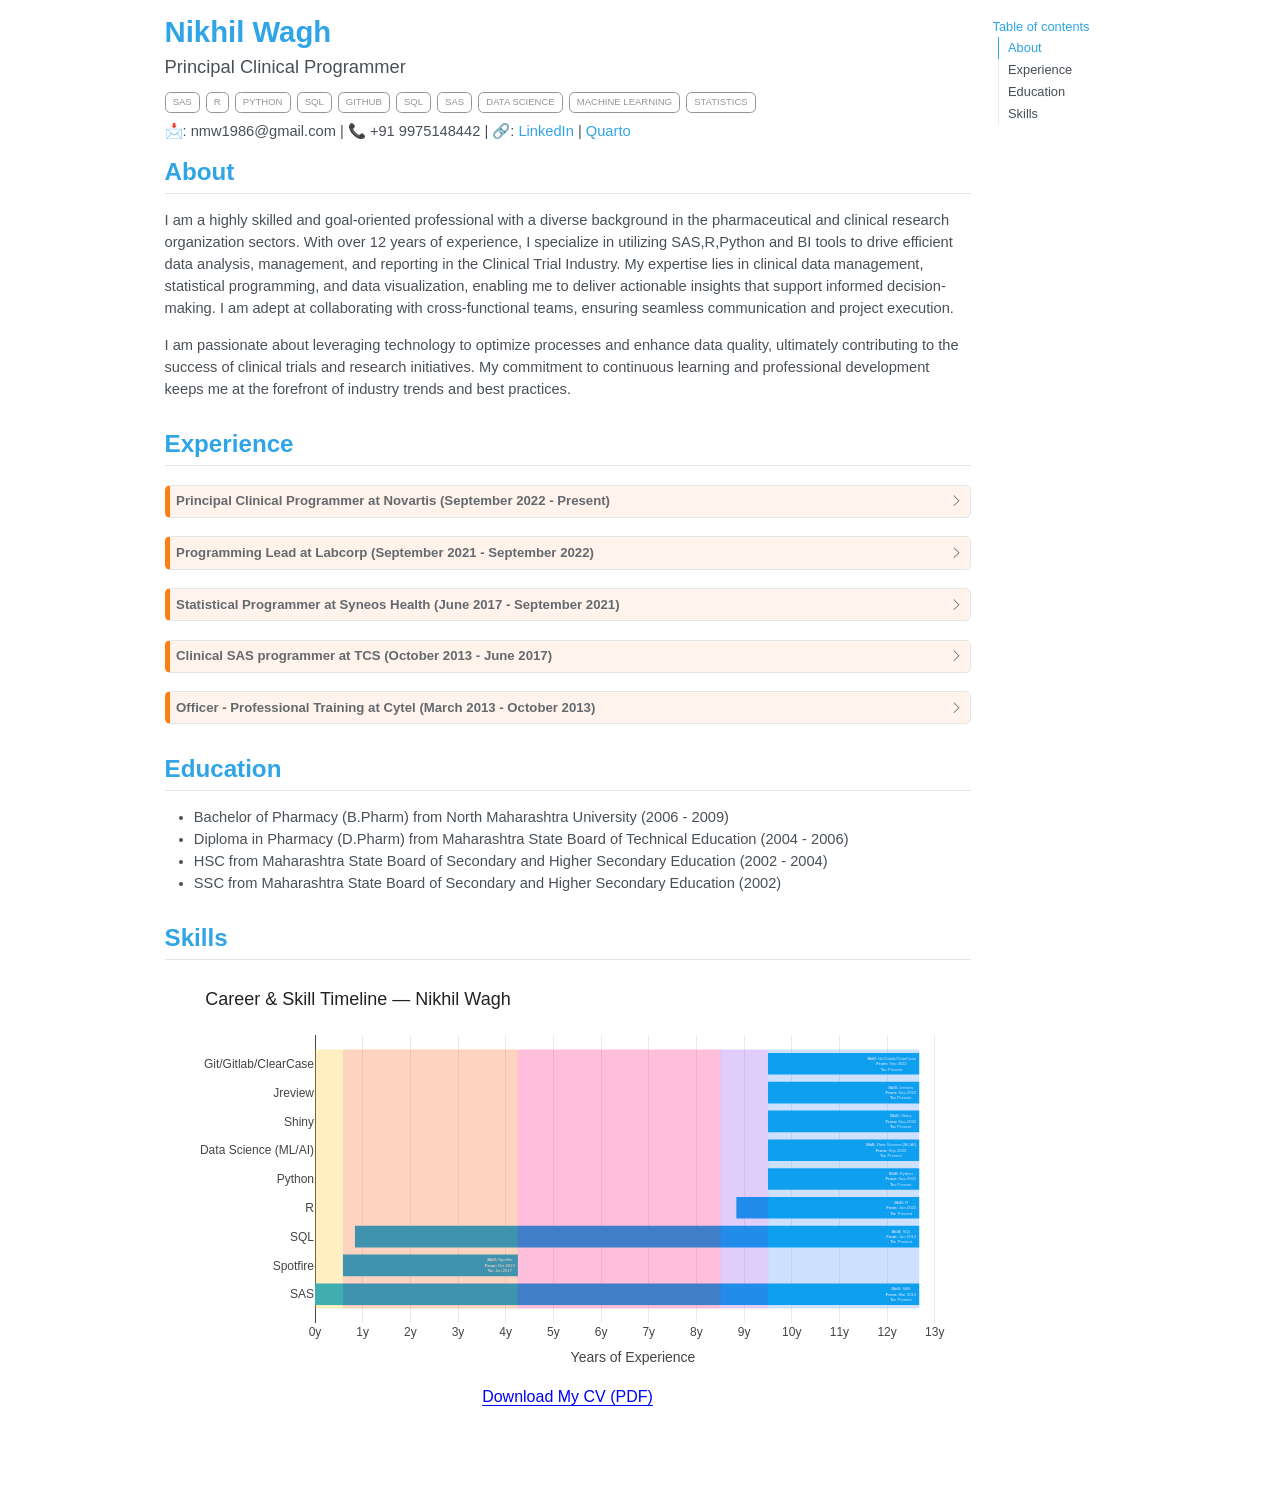
==== my_cv_final.html @ 8e540fe0 "Built site for gh-pages" ====
<!DOCTYPE html>
<html xmlns="http://www.w3.org/1999/xhtml" lang="en" xml:lang="en"><head>

<meta charset="utf-8">
<meta name="generator" content="quarto-1.8.25">

<meta name="viewport" content="width=device-width, initial-scale=1.0, user-scalable=yes">

<meta name="description" content="📩: nmw1986@gmail.com | 📞 +91 9975148442 | 🔗: LinkedIn | Quarto">

<title>Nikhil Wagh</title>
<style>
code{white-space: pre-wrap;}
span.smallcaps{font-variant: small-caps;}
div.columns{display: flex; gap: min(4vw, 1.5em);}
div.column{flex: auto; overflow-x: auto;}
div.hanging-indent{margin-left: 1.5em; text-indent: -1.5em;}
ul.task-list{list-style: none;}
ul.task-list li input[type="checkbox"] {
  width: 0.8em;
  margin: 0 0.8em 0.2em -1em; /* quarto-specific, see https://github.com/quarto-dev/quarto-cli/issues/4556 */ 
  vertical-align: middle;
}
</style>


<script src="my_cv_final_files/libs/clipboard/clipboard.min.js"></script>
<script src="my_cv_final_files/libs/quarto-html/quarto.js" type="module"></script>
<script src="my_cv_final_files/libs/quarto-html/tabsets/tabsets.js" type="module"></script>
<script src="my_cv_final_files/libs/quarto-html/axe/axe-check.js" type="module"></script>
<script src="my_cv_final_files/libs/quarto-html/popper.min.js"></script>
<script src="my_cv_final_files/libs/quarto-html/tippy.umd.min.js"></script>
<script src="my_cv_final_files/libs/quarto-html/anchor.min.js"></script>
<link href="my_cv_final_files/libs/quarto-html/tippy.css" rel="stylesheet">
<link href="my_cv_final_files/libs/quarto-html/quarto-syntax-highlighting-7b89279ff1a6dce999919e0e67d4d9ec.css" rel="stylesheet" id="quarto-text-highlighting-styles">
<script src="my_cv_final_files/libs/bootstrap/bootstrap.min.js"></script>
<link href="my_cv_final_files/libs/bootstrap/bootstrap-icons.css" rel="stylesheet">
<link href="my_cv_final_files/libs/bootstrap/bootstrap-fc3f33016bf7e2c50a963d0f07902fc6.min.css" rel="stylesheet" append-hash="true" id="quarto-bootstrap" data-mode="light">
<link href="my_cv_final_files/libs/htmltools-fill-0.5.8.1/fill.css" rel="stylesheet">

<script src="my_cv_final_files/libs/htmlwidgets-1.6.4/htmlwidgets.js"></script>

<script src="my_cv_final_files/libs/plotly-binding-4.11.0/plotly.js"></script>

<script src="my_cv_final_files/libs/typedarray-0.1/typedarray.min.js"></script>

<script src="my_cv_final_files/libs/jquery-3.5.1/jquery.min.js"></script>

<link href="my_cv_final_files/libs/crosstalk-1.2.2/css/crosstalk.min.css" rel="stylesheet">

<script src="my_cv_final_files/libs/crosstalk-1.2.2/js/crosstalk.min.js"></script>

<link href="my_cv_final_files/libs/plotly-htmlwidgets-css-2.11.1/plotly-htmlwidgets.css" rel="stylesheet">

<script src="my_cv_final_files/libs/plotly-main-2.11.1/plotly-latest.min.js"></script>



</head>

<body class="quarto-light">

<div id="quarto-content" class="page-columns page-rows-contents page-layout-article">
<div id="quarto-margin-sidebar" class="sidebar margin-sidebar">
  <nav id="TOC" role="doc-toc" class="toc-active">
    <h2 id="toc-title">Table of contents</h2>
   
  <ul class="collapse">
  <li><a href="#about" id="toc-about" class="nav-link active" data-scroll-target="#about">About</a></li>
  <li><a href="#experience" id="toc-experience" class="nav-link" data-scroll-target="#experience">Experience</a></li>
  <li><a href="#education" id="toc-education" class="nav-link" data-scroll-target="#education">Education</a></li>
  <li><a href="#skills" id="toc-skills" class="nav-link" data-scroll-target="#skills">Skills</a></li>
  </ul>
</nav>
</div>
<main class="content" id="quarto-document-content">

<header id="title-block-header" class="quarto-title-block default">
<div class="quarto-title">
<h1 class="title">Nikhil Wagh</h1>
<p class="subtitle lead">Principal Clinical Programmer</p>
  <div class="quarto-categories">
    <div class="quarto-category">SAS</div>
    <div class="quarto-category">R</div>
    <div class="quarto-category">Python</div>
    <div class="quarto-category">SQL</div>
    <div class="quarto-category">Github</div>
    <div class="quarto-category">SQL</div>
    <div class="quarto-category">SAS</div>
    <div class="quarto-category">Data Science</div>
    <div class="quarto-category">Machine Learning</div>
    <div class="quarto-category">Statistics</div>
  </div>
  </div>

<div>
  <div class="description">
    📩: nmw1986@gmail.com | 📞 +91 9975148442 | 🔗: <a href="www.linkedin.com/in/waghnikhil">LinkedIn</a> | <a href="https://quarto.org/">Quarto</a>
  </div>
</div>


<div class="quarto-title-meta">

    
  
    
  </div>
  


</header>


<section id="about" class="level2">
<h2 class="anchored" data-anchor-id="about">About</h2>
<p>I am a highly skilled and goal-oriented professional with a diverse background in the pharmaceutical and clinical research organization sectors. With over 12 years of experience, I specialize in utilizing SAS,R,Python and BI tools to drive efficient data analysis, management, and reporting in the Clinical Trial Industry. My expertise lies in clinical data management, statistical programming, and data visualization, enabling me to deliver actionable insights that support informed decision-making. I am adept at collaborating with cross-functional teams, ensuring seamless communication and project execution.</p>
<p>I am passionate about leveraging technology to optimize processes and enhance data quality, ultimately contributing to the success of clinical trials and research initiatives. My commitment to continuous learning and professional development keeps me at the forefront of industry trends and best practices.</p>
</section>
<section id="experience" class="level2">
<h2 class="anchored" data-anchor-id="experience">Experience</h2>
<div class="callout callout-style-default callout-caution no-icon callout-titled">
<div class="callout-header d-flex align-content-center collapsed" data-bs-toggle="collapse" data-bs-target=".callout-1-contents" aria-controls="callout-1" aria-expanded="false" aria-label="Toggle callout">
<div class="callout-icon-container">
<i class="callout-icon no-icon"></i>
</div>
<div class="callout-title-container flex-fill">
<span class="screen-reader-only">Caution</span><strong>Principal Clinical Programmer</strong> at <strong>Novartis</strong> (September 2022 - Present)
</div>
<div class="callout-btn-toggle d-inline-block border-0 py-1 ps-1 pe-0 float-end"><i class="callout-toggle"></i></div>
</div>
<div id="callout-1" class="callout-1-contents callout-collapse collapse">
<div class="callout-body-container callout-body">
<ul>
<li>Leading the development and implementation of advanced statistical programming solutions using SAS, R, and Python to support clinical trials.</li>
<li>Collaborating with cross-functional teams to ensure data integrity and compliance with regulatory standards.</li>
<li>Mentoring junior programmers and providing technical guidance on complex programming tasks.</li>
<li>Driving process improvements and automation initiatives to enhance efficiency and accuracy in data analysis and reporting.</li>
<li>Coordinating with stakeholders to deliver high-quality datasets and reports for regulatory submissions.</li>
<li>Utilizing R/Shiny and BI tools to create interactive dashboards and visualizations for data interpretation and decision-making.</li>
<li>Implementing machine learning algorithms to analyze clinical data and identify patterns that inform trial outcomes.</li>
<li>Conducting training sessions and workshops to upskill team members on the latest programming techniques and tools.</li>
</ul>
</div>
</div>
</div>
<div class="callout callout-style-default callout-caution no-icon callout-titled">
<div class="callout-header d-flex align-content-center collapsed" data-bs-toggle="collapse" data-bs-target=".callout-2-contents" aria-controls="callout-2" aria-expanded="false" aria-label="Toggle callout">
<div class="callout-icon-container">
<i class="callout-icon no-icon"></i>
</div>
<div class="callout-title-container flex-fill">
<span class="screen-reader-only">Caution</span><strong>Programming Lead</strong> at <strong>Labcorp</strong> (September 2021 - September 2022)
</div>
<div class="callout-btn-toggle d-inline-block border-0 py-1 ps-1 pe-0 float-end"><i class="callout-toggle"></i></div>
</div>
<div id="callout-2" class="callout-2-contents callout-collapse collapse">
<div class="callout-body-container callout-body">
<ul>
<li>Working as Lead for the Rare Disease (RWD/RWE) observational Phase-IV registry study.</li>
<li>Analyzing and Reporting of Safety and Efficacy Data using SAS.</li>
<li>Creating SAS macros or updating complex study macros and performing process automation.</li>
<li>Handling and cleaning multi-center large datasets (RWD) and creating study-specific domains.</li>
<li>Develop SAS programs for creating analysis/derived datasets (ADS).</li>
<li>To review Protocol, Statistical Analysis Plan (SAP), CRF for generation of the table, figure, and listing outputs and provide inputs to specifications, listing outputs, and summaries, as required.</li>
</ul>
<p>🔮 Process Automation 1: 📊 Combined multiple CSV file outputs into a single Excel file with a dynamic Table of Contents (TOC) and hyperlinks for seamless navigation. ⏰ Simplified review process, saving significant time and effort for Biostat/Client. 🏆 Recognized with Labcorp ACE - Level 4 award for outstanding automation.</p>
<p>🔮 Process Automation 2: 📁 Consolidated TLG RTF outputs into a comprehensive RTF file with a user-friendly TOC and hyperlinks. ⌛️ Reduced report compilation time from 8 hours to just 1 hour. 🚀 Streamlined Biostat/Client review process, minimizing manual efforts.</p>
</div>
</div>
</div>
<div class="callout callout-style-default callout-caution no-icon callout-titled">
<div class="callout-header d-flex align-content-center collapsed" data-bs-toggle="collapse" data-bs-target=".callout-3-contents" aria-controls="callout-3" aria-expanded="false" aria-label="Toggle callout">
<div class="callout-icon-container">
<i class="callout-icon no-icon"></i>
</div>
<div class="callout-title-container flex-fill">
<span class="screen-reader-only">Caution</span><strong>Statistical Programmer</strong> at <strong>Syneos Health</strong> (June 2017 - September 2021)
</div>
<div class="callout-btn-toggle d-inline-block border-0 py-1 ps-1 pe-0 float-end"><i class="callout-toggle"></i></div>
</div>
<div id="callout-3" class="callout-3-contents callout-collapse collapse">
<div class="callout-body-container callout-body">
<ul>
<li>To review Protocol, Statistical Analysis Plan (SAP), CRF for generation of the table, figure and listing outputs and provide inputs to specifications, listing outputs and summaries, as required.</li>
<li>As required, make certain that documents and specifications are consistent and comply with company standards.</li>
<li>Develop SAS programs for creating analysis/derived datasets and generating tables and listings.</li>
<li>To perform independent report management tasks for validation purposes.</li>
<li>Validate analysis/derived datasets and tables &amp; listings.</li>
<li>Generate Define.xml and creation of Analysis Data Reviewers Guide (ADRG).</li>
<li>Maintain all the required documentation for assigned projects and adhere to all Client SOPs.</li>
</ul>
</div>
</div>
</div>
<div class="callout callout-style-default callout-caution no-icon callout-titled">
<div class="callout-header d-flex align-content-center collapsed" data-bs-toggle="collapse" data-bs-target=".callout-4-contents" aria-controls="callout-4" aria-expanded="false" aria-label="Toggle callout">
<div class="callout-icon-container">
<i class="callout-icon no-icon"></i>
</div>
<div class="callout-title-container flex-fill">
<span class="screen-reader-only">Caution</span><strong>Clinical SAS programmer</strong> at <strong>TCS</strong> (October 2013 - June 2017)
</div>
<div class="callout-btn-toggle d-inline-block border-0 py-1 ps-1 pe-0 float-end"><i class="callout-toggle"></i></div>
</div>
<div id="callout-4" class="callout-4-contents callout-collapse collapse">
<div class="callout-body-container callout-body">
<p><strong>SAS (ADaM/TLFs)</strong> :</p>
<ul>
<li>Create ADaM specification and derived datasets for BA/BE studies.</li>
<li>Creation of standard Tables and Listings for Safety and PK reporting.</li>
<li>Validation of ADaM datasets and TLFs.</li>
<li>Creation of ADaM – Define and ADRG.</li>
</ul>
<p><strong>SAS (CDM)</strong>:</p>
<ul>
<li>Responsible for reviewing Data Validation Specifications, writing SAS codes as per validation check description to find out the data discrepancies.</li>
<li>Reconciliation of external vendor data with InForm database.</li>
<li>Generate the Patient profile listings in SAS and SpotFire.</li>
<li>Generate the periodic DSUR listings for safety reporting.</li>
<li>Create study specific visualization using SpotFire and SAS on clinical trial data for Safety and Risk-based Monitoring.</li>
</ul>
</div>
</div>
</div>
<div class="callout callout-style-default callout-caution no-icon callout-titled">
<div class="callout-header d-flex align-content-center collapsed" data-bs-toggle="collapse" data-bs-target=".callout-5-contents" aria-controls="callout-5" aria-expanded="false" aria-label="Toggle callout">
<div class="callout-icon-container">
<i class="callout-icon no-icon"></i>
</div>
<div class="callout-title-container flex-fill">
<span class="screen-reader-only">Caution</span><strong>Officer - Professional Training</strong> at <strong>Cytel</strong> (March 2013 - October 2013)
</div>
<div class="callout-btn-toggle d-inline-block border-0 py-1 ps-1 pe-0 float-end"><i class="callout-toggle"></i></div>
</div>
<div id="callout-5" class="callout-5-contents callout-collapse collapse">
<div class="callout-body-container callout-body">
<p>Train CliPLab interns in to Clinical SAS Programming, co-ordinate various projects like Analysis Dataset Creation, Analysis Data Validation, Pharmacokinetics Data Integration, Report/Tables Generation and Graph Generation.</p>
<p>Participation in Process improvements with respect to betterment of training Process.</p>
<p><strong><em>Responsibilities:</em></strong></p>
<ul>
<li>Leading a team of 10-15 interns in entire CliPLab internship.</li>
<li>Train the CliPLab interns in Clinical SAS Programming i.e.&nbsp;TLGs.</li>
<li>Asses the programs and outputs generated by the Interns.</li>
<li>Managing Project Kick-off teleconferences and Sign-off meetings.</li>
</ul>
</div>
</div>
</div>
</section>
<section id="education" class="level2">
<h2 class="anchored" data-anchor-id="education">Education</h2>
<ul>
<li>Bachelor of Pharmacy (B.Pharm) from North Maharashtra University (2006 - 2009)</li>
<li>Diploma in Pharmacy (D.Pharm) from Maharashtra State Board of Technical Education (2004 - 2006)</li>
<li>HSC from Maharashtra State Board of Secondary and Higher Secondary Education (2002 - 2004)</li>
<li>SSC from Maharashtra State Board of Secondary and Higher Secondary Education (2002)</li>
</ul>
</section>
<section id="skills" class="level2">
<h2 class="anchored" data-anchor-id="skills">Skills</h2>
<div class="plotly html-widget html-fill-item" id="htmlwidget-016c33133455f88a08a9" style="width:100%;height:390px;"></div>
<script type="application/json" data-for="htmlwidget-016c33133455f88a08a9">{"x":{"visdat":{"2e242b632d44":["function () ","plotlyVisDat"]},"cur_data":"2e242b632d44","attrs":{"2e242b632d44":{"alpha_stroke":1,"sizes":[10,100],"spans":[1,20],"type":"scatter","mode":"none","fill":"toself","name":"Cytel (Officer - Training)","fillcolor":"#FFBE0B40","hoverinfo":"text","text":"<b>Company:<\/b> Cytel (Officer - Training)<br><b>From:<\/b> 2013-03<br><b>To:<\/b> 2013-10","x":[0,0.58863791923340181,0.58863791923340181,0],"y":[0.5,0.5,9.5,9.5],"showlegend":false,"inherit":true},"2e242b632d44.1":{"alpha_stroke":1,"sizes":[10,100],"spans":[1,20],"type":"scatter","mode":"none","fill":"toself","name":"TCS (Clinical SAS Programmer)","fillcolor":"#FB560740","hoverinfo":"text","text":"<b>Company:<\/b> TCS (Clinical SAS Programmer)<br><b>From:<\/b> 2013-10<br><b>To:<\/b> 2017-06","x":[0.58590006844626963,4.2546201232032859,4.2546201232032859,0.58590006844626963],"y":[0.5,0.5,9.5,9.5],"showlegend":false,"inherit":true},"2e242b632d44.2":{"alpha_stroke":1,"sizes":[10,100],"spans":[1,20],"type":"scatter","mode":"none","fill":"toself","name":"Syneos Health (Statistical Programmer)","fillcolor":"#FF006E40","hoverinfo":"text","text":"<b>Company:<\/b> Syneos Health (Statistical Programmer)<br><b>From:<\/b> 2017-06<br><b>To:<\/b> 2021-09","x":[4.2518822724161529,8.5065023956194388,8.5065023956194388,4.2518822724161529],"y":[0.5,0.5,9.5,9.5],"showlegend":false,"inherit":true},"2e242b632d44.3":{"alpha_stroke":1,"sizes":[10,100],"spans":[1,20],"type":"scatter","mode":"none","fill":"toself","name":"Labcorp (Programming Lead)","fillcolor":"#8338EC40","hoverinfo":"text","text":"<b>Company:<\/b> Labcorp (Programming Lead)<br><b>From:<\/b> 2021-09<br><b>To:<\/b> 2022-09","x":[8.5037645448323058,9.5058179329226551,9.5058179329226551,8.5037645448323058],"y":[0.5,0.5,9.5,9.5],"showlegend":false,"inherit":true},"2e242b632d44.4":{"alpha_stroke":1,"sizes":[10,100],"spans":[1,20],"type":"scatter","mode":"none","fill":"toself","name":"Novartis (Principal Clinical Programmer)","fillcolor":"#3A86FF40","hoverinfo":"text","text":"<b>Company:<\/b> Novartis (Principal Clinical Programmer)<br><b>From:<\/b> 2022-09<br><b>To:<\/b> Present","x":[9.5030800821355239,12.673511293634498,12.673511293634498,9.5030800821355239],"y":[0.5,0.5,9.5,9.5],"showlegend":false,"inherit":true},"2e242b632d44.5":{"alpha_stroke":1,"sizes":[10,100],"spans":[1,20],"type":"bar","orientation":"h","y":[1,2,3,4,5,6,7,8,9],"x":[12.673511293634498,3.6687200547570162,11.835728952772074,3.8357289527720742,3.1704312114989737,3.1704312114989737,3.1704312114989737,3.1704312114989737,3.1704312114989737],"base":[0,0.58590006844626963,0.83778234086242298,8.8377823408624234,9.5030800821355239,9.5030800821355239,9.5030800821355239,9.5030800821355239,9.5030800821355239],"marker":{"color":"#00A8E8"},"hoverinfo":"text","text":["<b>Skill:<\/b> SAS<br><b>From:<\/b> Mar 2013<br><b>To:<\/b> Present","<b>Skill:<\/b> Spotfire<br><b>From:<\/b> Oct 2013<br><b>To:<\/b> Jun 2017","<b>Skill:<\/b> SQL<br><b>From:<\/b> Jan 2014<br><b>To:<\/b> Present","<b>Skill:<\/b> R<br><b>From:<\/b> Jan 2022<br><b>To:<\/b> Present","<b>Skill:<\/b> Python<br><b>From:<\/b> Sep 2022<br><b>To:<\/b> Present","<b>Skill:<\/b> Data Science (ML/AI)<br><b>From:<\/b> Sep 2022<br><b>To:<\/b> Present","<b>Skill:<\/b> Shiny<br><b>From:<\/b> Sep 2022<br><b>To:<\/b> Present","<b>Skill:<\/b> Jreview<br><b>From:<\/b> Sep 2022<br><b>To:<\/b> Present","<b>Skill:<\/b> Git/Gitlab/ClearCase<br><b>From:<\/b> Sep 2022<br><b>To:<\/b> Present"],"name":"Skills","inherit":true}},"layout":{"margin":{"b":40,"l":150,"t":60,"r":20},"title":{"text":"Career & Skill Timeline — Nikhil Wagh","x":0.050000000000000003,"font":{"size":18,"family":"Arial","color":"#222"}},"xaxis":{"domain":[0,1],"automargin":true,"title":"Years of Experience","tickvals":[0,1,2,3,4,5,6,7,8,9,10,11,12,13],"ticktext":["0y","1y","2y","3y","4y","5y","6y","7y","8y","9y","10y","11y","12y","13y"],"gridcolor":"#EAEAEA"},"yaxis":{"domain":[0,1],"automargin":true,"title":"","tickvals":[1,2,3,4,5,6,7,8,9],"ticktext":["SAS","Spotfire","SQL","R","Python","Data Science (ML/AI)","Shiny","Jreview","Git/Gitlab/ClearCase"],"gridcolor":"transparent"},"bargap":0.25,"hoverlabel":{"bgcolor":"white","font":{"size":11}},"plot_bgcolor":"#FFFFFF","paper_bgcolor":"#FFFFFF","showlegend":false,"hovermode":"closest"},"source":"A","config":{"modeBarButtonsToAdd":["hoverclosest","hovercompare"],"showSendToCloud":false},"data":[{"fillcolor":"#FFBE0B40","type":"scatter","mode":"none","fill":"toself","name":"Cytel (Officer - Training)","hoverinfo":["text","text","text","text"],"text":["<b>Company:<\/b> Cytel (Officer - Training)<br><b>From:<\/b> 2013-03<br><b>To:<\/b> 2013-10","<b>Company:<\/b> Cytel (Officer - Training)<br><b>From:<\/b> 2013-03<br><b>To:<\/b> 2013-10","<b>Company:<\/b> Cytel (Officer - Training)<br><b>From:<\/b> 2013-03<br><b>To:<\/b> 2013-10","<b>Company:<\/b> Cytel (Officer - Training)<br><b>From:<\/b> 2013-03<br><b>To:<\/b> 2013-10"],"x":[0,0.58863791923340181,0.58863791923340181,0],"y":[0.5,0.5,9.5,9.5],"showlegend":false,"marker":{"color":"rgba(31,119,180,1)","line":{"color":"rgba(31,119,180,1)"}},"error_y":{"color":"rgba(31,119,180,1)"},"error_x":{"color":"rgba(31,119,180,1)"},"line":{"color":"rgba(31,119,180,1)"},"xaxis":"x","yaxis":"y","frame":null},{"fillcolor":"#FB560740","type":"scatter","mode":"none","fill":"toself","name":"TCS (Clinical SAS Programmer)","hoverinfo":["text","text","text","text"],"text":["<b>Company:<\/b> TCS (Clinical SAS Programmer)<br><b>From:<\/b> 2013-10<br><b>To:<\/b> 2017-06","<b>Company:<\/b> TCS (Clinical SAS Programmer)<br><b>From:<\/b> 2013-10<br><b>To:<\/b> 2017-06","<b>Company:<\/b> TCS (Clinical SAS Programmer)<br><b>From:<\/b> 2013-10<br><b>To:<\/b> 2017-06","<b>Company:<\/b> TCS (Clinical SAS Programmer)<br><b>From:<\/b> 2013-10<br><b>To:<\/b> 2017-06"],"x":[0.58590006844626963,4.2546201232032859,4.2546201232032859,0.58590006844626963],"y":[0.5,0.5,9.5,9.5],"showlegend":false,"marker":{"color":"rgba(255,127,14,1)","line":{"color":"rgba(255,127,14,1)"}},"error_y":{"color":"rgba(255,127,14,1)"},"error_x":{"color":"rgba(255,127,14,1)"},"line":{"color":"rgba(255,127,14,1)"},"xaxis":"x","yaxis":"y","frame":null},{"fillcolor":"#FF006E40","type":"scatter","mode":"none","fill":"toself","name":"Syneos Health (Statistical Programmer)","hoverinfo":["text","text","text","text"],"text":["<b>Company:<\/b> Syneos Health (Statistical Programmer)<br><b>From:<\/b> 2017-06<br><b>To:<\/b> 2021-09","<b>Company:<\/b> Syneos Health (Statistical Programmer)<br><b>From:<\/b> 2017-06<br><b>To:<\/b> 2021-09","<b>Company:<\/b> Syneos Health (Statistical Programmer)<br><b>From:<\/b> 2017-06<br><b>To:<\/b> 2021-09","<b>Company:<\/b> Syneos Health (Statistical Programmer)<br><b>From:<\/b> 2017-06<br><b>To:<\/b> 2021-09"],"x":[4.2518822724161529,8.5065023956194388,8.5065023956194388,4.2518822724161529],"y":[0.5,0.5,9.5,9.5],"showlegend":false,"marker":{"color":"rgba(44,160,44,1)","line":{"color":"rgba(44,160,44,1)"}},"error_y":{"color":"rgba(44,160,44,1)"},"error_x":{"color":"rgba(44,160,44,1)"},"line":{"color":"rgba(44,160,44,1)"},"xaxis":"x","yaxis":"y","frame":null},{"fillcolor":"#8338EC40","type":"scatter","mode":"none","fill":"toself","name":"Labcorp (Programming Lead)","hoverinfo":["text","text","text","text"],"text":["<b>Company:<\/b> Labcorp (Programming Lead)<br><b>From:<\/b> 2021-09<br><b>To:<\/b> 2022-09","<b>Company:<\/b> Labcorp (Programming Lead)<br><b>From:<\/b> 2021-09<br><b>To:<\/b> 2022-09","<b>Company:<\/b> Labcorp (Programming Lead)<br><b>From:<\/b> 2021-09<br><b>To:<\/b> 2022-09","<b>Company:<\/b> Labcorp (Programming Lead)<br><b>From:<\/b> 2021-09<br><b>To:<\/b> 2022-09"],"x":[8.5037645448323058,9.5058179329226551,9.5058179329226551,8.5037645448323058],"y":[0.5,0.5,9.5,9.5],"showlegend":false,"marker":{"color":"rgba(214,39,40,1)","line":{"color":"rgba(214,39,40,1)"}},"error_y":{"color":"rgba(214,39,40,1)"},"error_x":{"color":"rgba(214,39,40,1)"},"line":{"color":"rgba(214,39,40,1)"},"xaxis":"x","yaxis":"y","frame":null},{"fillcolor":"#3A86FF40","type":"scatter","mode":"none","fill":"toself","name":"Novartis (Principal Clinical Programmer)","hoverinfo":["text","text","text","text"],"text":["<b>Company:<\/b> Novartis (Principal Clinical Programmer)<br><b>From:<\/b> 2022-09<br><b>To:<\/b> Present","<b>Company:<\/b> Novartis (Principal Clinical Programmer)<br><b>From:<\/b> 2022-09<br><b>To:<\/b> Present","<b>Company:<\/b> Novartis (Principal Clinical Programmer)<br><b>From:<\/b> 2022-09<br><b>To:<\/b> Present","<b>Company:<\/b> Novartis (Principal Clinical Programmer)<br><b>From:<\/b> 2022-09<br><b>To:<\/b> Present"],"x":[9.5030800821355239,12.673511293634498,12.673511293634498,9.5030800821355239],"y":[0.5,0.5,9.5,9.5],"showlegend":false,"marker":{"color":"rgba(148,103,189,1)","line":{"color":"rgba(148,103,189,1)"}},"error_y":{"color":"rgba(148,103,189,1)"},"error_x":{"color":"rgba(148,103,189,1)"},"line":{"color":"rgba(148,103,189,1)"},"xaxis":"x","yaxis":"y","frame":null},{"type":"bar","orientation":"h","y":[1,2,3,4,5,6,7,8,9],"x":[12.673511293634498,3.6687200547570162,11.835728952772074,3.8357289527720742,3.1704312114989737,3.1704312114989737,3.1704312114989737,3.1704312114989737,3.1704312114989737],"base":[0,0.58590006844626963,0.83778234086242298,8.8377823408624234,9.5030800821355239,9.5030800821355239,9.5030800821355239,9.5030800821355239,9.5030800821355239],"marker":{"color":"#00A8E8","line":{"color":"rgba(140,86,75,1)"}},"hoverinfo":["text","text","text","text","text","text","text","text","text"],"text":["<b>Skill:<\/b> SAS<br><b>From:<\/b> Mar 2013<br><b>To:<\/b> Present","<b>Skill:<\/b> Spotfire<br><b>From:<\/b> Oct 2013<br><b>To:<\/b> Jun 2017","<b>Skill:<\/b> SQL<br><b>From:<\/b> Jan 2014<br><b>To:<\/b> Present","<b>Skill:<\/b> R<br><b>From:<\/b> Jan 2022<br><b>To:<\/b> Present","<b>Skill:<\/b> Python<br><b>From:<\/b> Sep 2022<br><b>To:<\/b> Present","<b>Skill:<\/b> Data Science (ML/AI)<br><b>From:<\/b> Sep 2022<br><b>To:<\/b> Present","<b>Skill:<\/b> Shiny<br><b>From:<\/b> Sep 2022<br><b>To:<\/b> Present","<b>Skill:<\/b> Jreview<br><b>From:<\/b> Sep 2022<br><b>To:<\/b> Present","<b>Skill:<\/b> Git/Gitlab/ClearCase<br><b>From:<\/b> Sep 2022<br><b>To:<\/b> Present"],"name":"Skills","error_y":{"color":"rgba(140,86,75,1)"},"error_x":{"color":"rgba(140,86,75,1)"},"xaxis":"x","yaxis":"y","frame":null}],"highlight":{"on":"plotly_click","persistent":false,"dynamic":false,"selectize":false,"opacityDim":0.20000000000000001,"selected":{"opacity":1},"debounce":0},"shinyEvents":["plotly_hover","plotly_click","plotly_selected","plotly_relayout","plotly_brushed","plotly_brushing","plotly_clickannotation","plotly_doubleclick","plotly_deselect","plotly_afterplot","plotly_sunburstclick"],"base_url":"https://plot.ly"},"evals":[],"jsHooks":[]}</script>
<div style="text-align: center; margin-top: 20px; margin-bottom: 20px;">
<p><a href="Nikhil Wagh.pdf" target="_blank" style="font-size: 16px; color: blue; text-decoration: underline;"> Download My CV (PDF) </a></p>
</div>
</section>

</main>
<!-- /main column -->
<script id="quarto-html-after-body" type="application/javascript">
  window.document.addEventListener("DOMContentLoaded", function (event) {
    const icon = "";
    const anchorJS = new window.AnchorJS();
    anchorJS.options = {
      placement: 'right',
      icon: icon
    };
    anchorJS.add('.anchored');
    const isCodeAnnotation = (el) => {
      for (const clz of el.classList) {
        if (clz.startsWith('code-annotation-')) {                     
          return true;
        }
      }
      return false;
    }
    const onCopySuccess = function(e) {
      // button target
      const button = e.trigger;
      // don't keep focus
      button.blur();
      // flash "checked"
      button.classList.add('code-copy-button-checked');
      var currentTitle = button.getAttribute("title");
      button.setAttribute("title", "Copied!");
      let tooltip;
      if (window.bootstrap) {
        button.setAttribute("data-bs-toggle", "tooltip");
        button.setAttribute("data-bs-placement", "left");
        button.setAttribute("data-bs-title", "Copied!");
        tooltip = new bootstrap.Tooltip(button, 
          { trigger: "manual", 
            customClass: "code-copy-button-tooltip",
            offset: [0, -8]});
        tooltip.show();    
      }
      setTimeout(function() {
        if (tooltip) {
          tooltip.hide();
          button.removeAttribute("data-bs-title");
          button.removeAttribute("data-bs-toggle");
          button.removeAttribute("data-bs-placement");
        }
        button.setAttribute("title", currentTitle);
        button.classList.remove('code-copy-button-checked');
      }, 1000);
      // clear code selection
      e.clearSelection();
    }
    const getTextToCopy = function(trigger) {
      const outerScaffold = trigger.parentElement.cloneNode(true);
      const codeEl = outerScaffold.querySelector('code');
      for (const childEl of codeEl.children) {
        if (isCodeAnnotation(childEl)) {
          childEl.remove();
        }
      }
      return codeEl.innerText;
    }
    const clipboard = new window.ClipboardJS('.code-copy-button:not([data-in-quarto-modal])', {
      text: getTextToCopy
    });
    clipboard.on('success', onCopySuccess);
    if (window.document.getElementById('quarto-embedded-source-code-modal')) {
      const clipboardModal = new window.ClipboardJS('.code-copy-button[data-in-quarto-modal]', {
        text: getTextToCopy,
        container: window.document.getElementById('quarto-embedded-source-code-modal')
      });
      clipboardModal.on('success', onCopySuccess);
    }
      var localhostRegex = new RegExp(/^(?:http|https):\/\/localhost\:?[0-9]*\//);
      var mailtoRegex = new RegExp(/^mailto:/);
        var filterRegex = new RegExp('/' + window.location.host + '/');
      var isInternal = (href) => {
          return filterRegex.test(href) || localhostRegex.test(href) || mailtoRegex.test(href);
      }
      // Inspect non-navigation links and adorn them if external
     var links = window.document.querySelectorAll('a[href]:not(.nav-link):not(.navbar-brand):not(.toc-action):not(.sidebar-link):not(.sidebar-item-toggle):not(.pagination-link):not(.no-external):not([aria-hidden]):not(.dropdown-item):not(.quarto-navigation-tool):not(.about-link)');
      for (var i=0; i<links.length; i++) {
        const link = links[i];
        if (!isInternal(link.href)) {
          // undo the damage that might have been done by quarto-nav.js in the case of
          // links that we want to consider external
          if (link.dataset.originalHref !== undefined) {
            link.href = link.dataset.originalHref;
          }
        }
      }
    function tippyHover(el, contentFn, onTriggerFn, onUntriggerFn) {
      const config = {
        allowHTML: true,
        maxWidth: 500,
        delay: 100,
        arrow: false,
        appendTo: function(el) {
            return el.parentElement;
        },
        interactive: true,
        interactiveBorder: 10,
        theme: 'quarto',
        placement: 'bottom-start',
      };
      if (contentFn) {
        config.content = contentFn;
      }
      if (onTriggerFn) {
        config.onTrigger = onTriggerFn;
      }
      if (onUntriggerFn) {
        config.onUntrigger = onUntriggerFn;
      }
      window.tippy(el, config); 
    }
    const noterefs = window.document.querySelectorAll('a[role="doc-noteref"]');
    for (var i=0; i<noterefs.length; i++) {
      const ref = noterefs[i];
      tippyHover(ref, function() {
        // use id or data attribute instead here
        let href = ref.getAttribute('data-footnote-href') || ref.getAttribute('href');
        try { href = new URL(href).hash; } catch {}
        const id = href.replace(/^#\/?/, "");
        const note = window.document.getElementById(id);
        if (note) {
          return note.innerHTML;
        } else {
          return "";
        }
      });
    }
    const xrefs = window.document.querySelectorAll('a.quarto-xref');
    const processXRef = (id, note) => {
      // Strip column container classes
      const stripColumnClz = (el) => {
        el.classList.remove("page-full", "page-columns");
        if (el.children) {
          for (const child of el.children) {
            stripColumnClz(child);
          }
        }
      }
      stripColumnClz(note)
      if (id === null || id.startsWith('sec-')) {
        // Special case sections, only their first couple elements
        const container = document.createElement("div");
        if (note.children && note.children.length > 2) {
          container.appendChild(note.children[0].cloneNode(true));
          for (let i = 1; i < note.children.length; i++) {
            const child = note.children[i];
            if (child.tagName === "P" && child.innerText === "") {
              continue;
            } else {
              container.appendChild(child.cloneNode(true));
              break;
            }
          }
          if (window.Quarto?.typesetMath) {
            window.Quarto.typesetMath(container);
          }
          return container.innerHTML
        } else {
          if (window.Quarto?.typesetMath) {
            window.Quarto.typesetMath(note);
          }
          return note.innerHTML;
        }
      } else {
        // Remove any anchor links if they are present
        const anchorLink = note.querySelector('a.anchorjs-link');
        if (anchorLink) {
          anchorLink.remove();
        }
        if (window.Quarto?.typesetMath) {
          window.Quarto.typesetMath(note);
        }
        if (note.classList.contains("callout")) {
          return note.outerHTML;
        } else {
          return note.innerHTML;
        }
      }
    }
    for (var i=0; i<xrefs.length; i++) {
      const xref = xrefs[i];
      tippyHover(xref, undefined, function(instance) {
        instance.disable();
        let url = xref.getAttribute('href');
        let hash = undefined; 
        if (url.startsWith('#')) {
          hash = url;
        } else {
          try { hash = new URL(url).hash; } catch {}
        }
        if (hash) {
          const id = hash.replace(/^#\/?/, "");
          const note = window.document.getElementById(id);
          if (note !== null) {
            try {
              const html = processXRef(id, note.cloneNode(true));
              instance.setContent(html);
            } finally {
              instance.enable();
              instance.show();
            }
          } else {
            // See if we can fetch this
            fetch(url.split('#')[0])
            .then(res => res.text())
            .then(html => {
              const parser = new DOMParser();
              const htmlDoc = parser.parseFromString(html, "text/html");
              const note = htmlDoc.getElementById(id);
              if (note !== null) {
                const html = processXRef(id, note);
                instance.setContent(html);
              } 
            }).finally(() => {
              instance.enable();
              instance.show();
            });
          }
        } else {
          // See if we can fetch a full url (with no hash to target)
          // This is a special case and we should probably do some content thinning / targeting
          fetch(url)
          .then(res => res.text())
          .then(html => {
            const parser = new DOMParser();
            const htmlDoc = parser.parseFromString(html, "text/html");
            const note = htmlDoc.querySelector('main.content');
            if (note !== null) {
              // This should only happen for chapter cross references
              // (since there is no id in the URL)
              // remove the first header
              if (note.children.length > 0 && note.children[0].tagName === "HEADER") {
                note.children[0].remove();
              }
              const html = processXRef(null, note);
              instance.setContent(html);
            } 
          }).finally(() => {
            instance.enable();
            instance.show();
          });
        }
      }, function(instance) {
      });
    }
        let selectedAnnoteEl;
        const selectorForAnnotation = ( cell, annotation) => {
          let cellAttr = 'data-code-cell="' + cell + '"';
          let lineAttr = 'data-code-annotation="' +  annotation + '"';
          const selector = 'span[' + cellAttr + '][' + lineAttr + ']';
          return selector;
        }
        const selectCodeLines = (annoteEl) => {
          const doc = window.document;
          const targetCell = annoteEl.getAttribute("data-target-cell");
          const targetAnnotation = annoteEl.getAttribute("data-target-annotation");
          const annoteSpan = window.document.querySelector(selectorForAnnotation(targetCell, targetAnnotation));
          const lines = annoteSpan.getAttribute("data-code-lines").split(",");
          const lineIds = lines.map((line) => {
            return targetCell + "-" + line;
          })
          let top = null;
          let height = null;
          let parent = null;
          if (lineIds.length > 0) {
              //compute the position of the single el (top and bottom and make a div)
              const el = window.document.getElementById(lineIds[0]);
              top = el.offsetTop;
              height = el.offsetHeight;
              parent = el.parentElement.parentElement;
            if (lineIds.length > 1) {
              const lastEl = window.document.getElementById(lineIds[lineIds.length - 1]);
              const bottom = lastEl.offsetTop + lastEl.offsetHeight;
              height = bottom - top;
            }
            if (top !== null && height !== null && parent !== null) {
              // cook up a div (if necessary) and position it 
              let div = window.document.getElementById("code-annotation-line-highlight");
              if (div === null) {
                div = window.document.createElement("div");
                div.setAttribute("id", "code-annotation-line-highlight");
                div.style.position = 'absolute';
                parent.appendChild(div);
              }
              div.style.top = top - 2 + "px";
              div.style.height = height + 4 + "px";
              div.style.left = 0;
              let gutterDiv = window.document.getElementById("code-annotation-line-highlight-gutter");
              if (gutterDiv === null) {
                gutterDiv = window.document.createElement("div");
                gutterDiv.setAttribute("id", "code-annotation-line-highlight-gutter");
                gutterDiv.style.position = 'absolute';
                const codeCell = window.document.getElementById(targetCell);
                const gutter = codeCell.querySelector('.code-annotation-gutter');
                gutter.appendChild(gutterDiv);
              }
              gutterDiv.style.top = top - 2 + "px";
              gutterDiv.style.height = height + 4 + "px";
            }
            selectedAnnoteEl = annoteEl;
          }
        };
        const unselectCodeLines = () => {
          const elementsIds = ["code-annotation-line-highlight", "code-annotation-line-highlight-gutter"];
          elementsIds.forEach((elId) => {
            const div = window.document.getElementById(elId);
            if (div) {
              div.remove();
            }
          });
          selectedAnnoteEl = undefined;
        };
          // Handle positioning of the toggle
      window.addEventListener(
        "resize",
        throttle(() => {
          elRect = undefined;
          if (selectedAnnoteEl) {
            selectCodeLines(selectedAnnoteEl);
          }
        }, 10)
      );
      function throttle(fn, ms) {
      let throttle = false;
      let timer;
        return (...args) => {
          if(!throttle) { // first call gets through
              fn.apply(this, args);
              throttle = true;
          } else { // all the others get throttled
              if(timer) clearTimeout(timer); // cancel #2
              timer = setTimeout(() => {
                fn.apply(this, args);
                timer = throttle = false;
              }, ms);
          }
        };
      }
        // Attach click handler to the DT
        const annoteDls = window.document.querySelectorAll('dt[data-target-cell]');
        for (const annoteDlNode of annoteDls) {
          annoteDlNode.addEventListener('click', (event) => {
            const clickedEl = event.target;
            if (clickedEl !== selectedAnnoteEl) {
              unselectCodeLines();
              const activeEl = window.document.querySelector('dt[data-target-cell].code-annotation-active');
              if (activeEl) {
                activeEl.classList.remove('code-annotation-active');
              }
              selectCodeLines(clickedEl);
              clickedEl.classList.add('code-annotation-active');
            } else {
              // Unselect the line
              unselectCodeLines();
              clickedEl.classList.remove('code-annotation-active');
            }
          });
        }
    const findCites = (el) => {
      const parentEl = el.parentElement;
      if (parentEl) {
        const cites = parentEl.dataset.cites;
        if (cites) {
          return {
            el,
            cites: cites.split(' ')
          };
        } else {
          return findCites(el.parentElement)
        }
      } else {
        return undefined;
      }
    };
    var bibliorefs = window.document.querySelectorAll('a[role="doc-biblioref"]');
    for (var i=0; i<bibliorefs.length; i++) {
      const ref = bibliorefs[i];
      const citeInfo = findCites(ref);
      if (citeInfo) {
        tippyHover(citeInfo.el, function() {
          var popup = window.document.createElement('div');
          citeInfo.cites.forEach(function(cite) {
            var citeDiv = window.document.createElement('div');
            citeDiv.classList.add('hanging-indent');
            citeDiv.classList.add('csl-entry');
            var biblioDiv = window.document.getElementById('ref-' + cite);
            if (biblioDiv) {
              citeDiv.innerHTML = biblioDiv.innerHTML;
            }
            popup.appendChild(citeDiv);
          });
          return popup.innerHTML;
        });
      }
    }
  });
  </script>
</div> <!-- /content -->




</body></html>
---- my_cv_final_files/libs/quarto-html/tippy.css ----
.tippy-box[data-animation=fade][data-state=hidden]{opacity:0}[data-tippy-root]{max-width:calc(100vw - 10px)}.tippy-box{position:relative;background-color:#333;color:#fff;border-radius:4px;font-size:14px;line-height:1.4;white-space:normal;outline:0;transition-property:transform,visibility,opacity}.tippy-box[data-placement^=top]>.tippy-arrow{bottom:0}.tippy-box[data-placement^=top]>.tippy-arrow:before{bottom:-7px;left:0;border-width:8px 8px 0;border-top-color:initial;transform-origin:center top}.tippy-box[data-placement^=bottom]>.tippy-arrow{top:0}.tippy-box[data-placement^=bottom]>.tippy-arrow:before{top:-7px;left:0;border-width:0 8px 8px;border-bottom-color:initial;transform-origin:center bottom}.tippy-box[data-placement^=left]>.tippy-arrow{right:0}.tippy-box[data-placement^=left]>.tippy-arrow:before{border-width:8px 0 8px 8px;border-left-color:initial;right:-7px;transform-origin:center left}.tippy-box[data-placement^=right]>.tippy-arrow{left:0}.tippy-box[data-placement^=right]>.tippy-arrow:before{left:-7px;border-width:8px 8px 8px 0;border-right-color:initial;transform-origin:center right}.tippy-box[data-inertia][data-state=visible]{transition-timing-function:cubic-bezier(.54,1.5,.38,1.11)}.tippy-arrow{width:16px;height:16px;color:#333}.tippy-arrow:before{content:"";position:absolute;border-color:transparent;border-style:solid}.tippy-content{position:relative;padding:5px 9px;z-index:1}
---- my_cv_final_files/libs/quarto-html/quarto-syntax-highlighting-7b89279ff1a6dce999919e0e67d4d9ec.css ----
/* quarto syntax highlight colors */
:root {
  --quarto-hl-ot-color: #003B4F;
  --quarto-hl-at-color: #657422;
  --quarto-hl-ss-color: #20794D;
  --quarto-hl-an-color: #5E5E5E;
  --quarto-hl-fu-color: #4758AB;
  --quarto-hl-st-color: #20794D;
  --quarto-hl-cf-color: #003B4F;
  --quarto-hl-op-color: #5E5E5E;
  --quarto-hl-er-color: #AD0000;
  --quarto-hl-bn-color: #AD0000;
  --quarto-hl-al-color: #AD0000;
  --quarto-hl-va-color: #111111;
  --quarto-hl-bu-color: inherit;
  --quarto-hl-ex-color: inherit;
  --quarto-hl-pp-color: #AD0000;
  --quarto-hl-in-color: #5E5E5E;
  --quarto-hl-vs-color: #20794D;
  --quarto-hl-wa-color: #5E5E5E;
  --quarto-hl-do-color: #5E5E5E;
  --quarto-hl-im-color: #00769E;
  --quarto-hl-ch-color: #20794D;
  --quarto-hl-dt-color: #AD0000;
  --quarto-hl-fl-color: #AD0000;
  --quarto-hl-co-color: #5E5E5E;
  --quarto-hl-cv-color: #5E5E5E;
  --quarto-hl-cn-color: #8f5902;
  --quarto-hl-sc-color: #5E5E5E;
  --quarto-hl-dv-color: #AD0000;
  --quarto-hl-kw-color: #003B4F;
}

/* other quarto variables */
:root {
  --quarto-font-monospace: SFMono-Regular, Menlo, Monaco, Consolas, "Liberation Mono", "Courier New", monospace;
}

/* syntax highlight based on Pandoc's rules */
pre > code.sourceCode > span {
  color: #003B4F;
}

code.sourceCode > span {
  color: #003B4F;
}

div.sourceCode,
div.sourceCode pre.sourceCode {
  color: #003B4F;
}

/* Normal */
code span {
  color: #003B4F;
}

/* Alert */
code span.al {
  color: #AD0000;
  font-style: inherit;
}

/* Annotation */
code span.an {
  color: #5E5E5E;
  font-style: inherit;
}

/* Attribute */
code span.at {
  color: #657422;
  font-style: inherit;
}

/* BaseN */
code span.bn {
  color: #AD0000;
  font-style: inherit;
}

/* BuiltIn */
code span.bu {
  font-style: inherit;
}

/* ControlFlow */
code span.cf {
  color: #003B4F;
  font-weight: bold;
  font-style: inherit;
}

/* Char */
code span.ch {
  color: #20794D;
  font-style: inherit;
}

/* Constant */
code span.cn {
  color: #8f5902;
  font-style: inherit;
}

/* Comment */
code span.co {
  color: #5E5E5E;
  font-style: inherit;
}

/* CommentVar */
code span.cv {
  color: #5E5E5E;
  font-style: italic;
}

/* Documentation */
code span.do {
  color: #5E5E5E;
  font-style: italic;
}

/* DataType */
code span.dt {
  color: #AD0000;
  font-style: inherit;
}

/* DecVal */
code span.dv {
  color: #AD0000;
  font-style: inherit;
}

/* Error */
code span.er {
  color: #AD0000;
  font-style: inherit;
}

/* Extension */
code span.ex {
  font-style: inherit;
}

/* Float */
code span.fl {
  color: #AD0000;
  font-style: inherit;
}

/* Function */
code span.fu {
  color: #4758AB;
  font-style: inherit;
}

/* Import */
code span.im {
  color: #00769E;
  font-style: inherit;
}

/* Information */
code span.in {
  color: #5E5E5E;
  font-style: inherit;
}

/* Keyword */
code span.kw {
  color: #003B4F;
  font-weight: bold;
  font-style: inherit;
}

/* Operator */
code span.op {
  color: #5E5E5E;
  font-style: inherit;
}

/* Other */
code span.ot {
  color: #003B4F;
  font-style: inherit;
}

/* Preprocessor */
code span.pp {
  color: #AD0000;
  font-style: inherit;
}

/* SpecialChar */
code span.sc {
  color: #5E5E5E;
  font-style: inherit;
}

/* SpecialString */
code span.ss {
  color: #20794D;
  font-style: inherit;
}

/* String */
code span.st {
  color: #20794D;
  font-style: inherit;
}

/* Variable */
code span.va {
  color: #111111;
  font-style: inherit;
}

/* VerbatimString */
code span.vs {
  color: #20794D;
  font-style: inherit;
}

/* Warning */
code span.wa {
  color: #5E5E5E;
  font-style: italic;
}

.prevent-inlining {
  content: "</";
}

/*# sourceMappingURL=3944bc705cfaf4c80e56f77c5205168a.css.map */
---- my_cv_final_files/libs/htmltools-fill-0.5.8.1/fill.css ----
@layer htmltools {
  .html-fill-container {
    display: flex;
    flex-direction: column;
    /* Prevent the container from expanding vertically or horizontally beyond its
    parent's constraints. */
    min-height: 0;
    min-width: 0;
  }
  .html-fill-container > .html-fill-item {
    /* Fill items can grow and shrink freely within
    available vertical space in fillable container */
    flex: 1 1 auto;
    min-height: 0;
    min-width: 0;
  }
  .html-fill-container > :not(.html-fill-item) {
    /* Prevent shrinking or growing of non-fill items */
    flex: 0 0 auto;
  }
}
---- my_cv_final_files/libs/crosstalk-1.2.2/css/crosstalk.min.css ----
.container-fluid.crosstalk-bscols{margin-left:-30px;margin-right:-30px;white-space:normal}body>.container-fluid.crosstalk-bscols{margin-left:auto;margin-right:auto}.crosstalk-input-checkboxgroup .crosstalk-options-group .crosstalk-options-column{display:inline-block;padding-right:12px;vertical-align:top}@media only screen and (max-width: 480px){.crosstalk-input-checkboxgroup .crosstalk-options-group .crosstalk-options-column{display:block;padding-right:inherit}}.crosstalk-input{margin-bottom:15px}.crosstalk-input .control-label{margin-bottom:0;vertical-align:middle}.crosstalk-input input[type="checkbox"]{margin:4px 0 0;margin-top:1px;line-height:normal}.crosstalk-input .checkbox{position:relative;display:block;margin-top:10px;margin-bottom:10px}.crosstalk-input .checkbox>label{padding-left:20px;margin-bottom:0;font-weight:400;cursor:pointer}.crosstalk-input .checkbox input[type="checkbox"],.crosstalk-input .checkbox-inline input[type="checkbox"]{position:absolute;margin-top:2px;margin-left:-20px}.crosstalk-input .checkbox+.checkbox{margin-top:-5px}.crosstalk-input .checkbox-inline{position:relative;display:inline-block;padding-left:20px;margin-bottom:0;font-weight:400;vertical-align:middle;cursor:pointer}.crosstalk-input .checkbox-inline+.checkbox-inline{margin-top:0;margin-left:10px}
---- my_cv_final_files/libs/plotly-htmlwidgets-css-2.11.1/plotly-htmlwidgets.css ----
/*
just here so that plotly works
correctly with ioslides.
see https://github.com/ropensci/plotly/issues/463
*/

slide:not(.current) .plotly.html-widget{
  display: none;
}
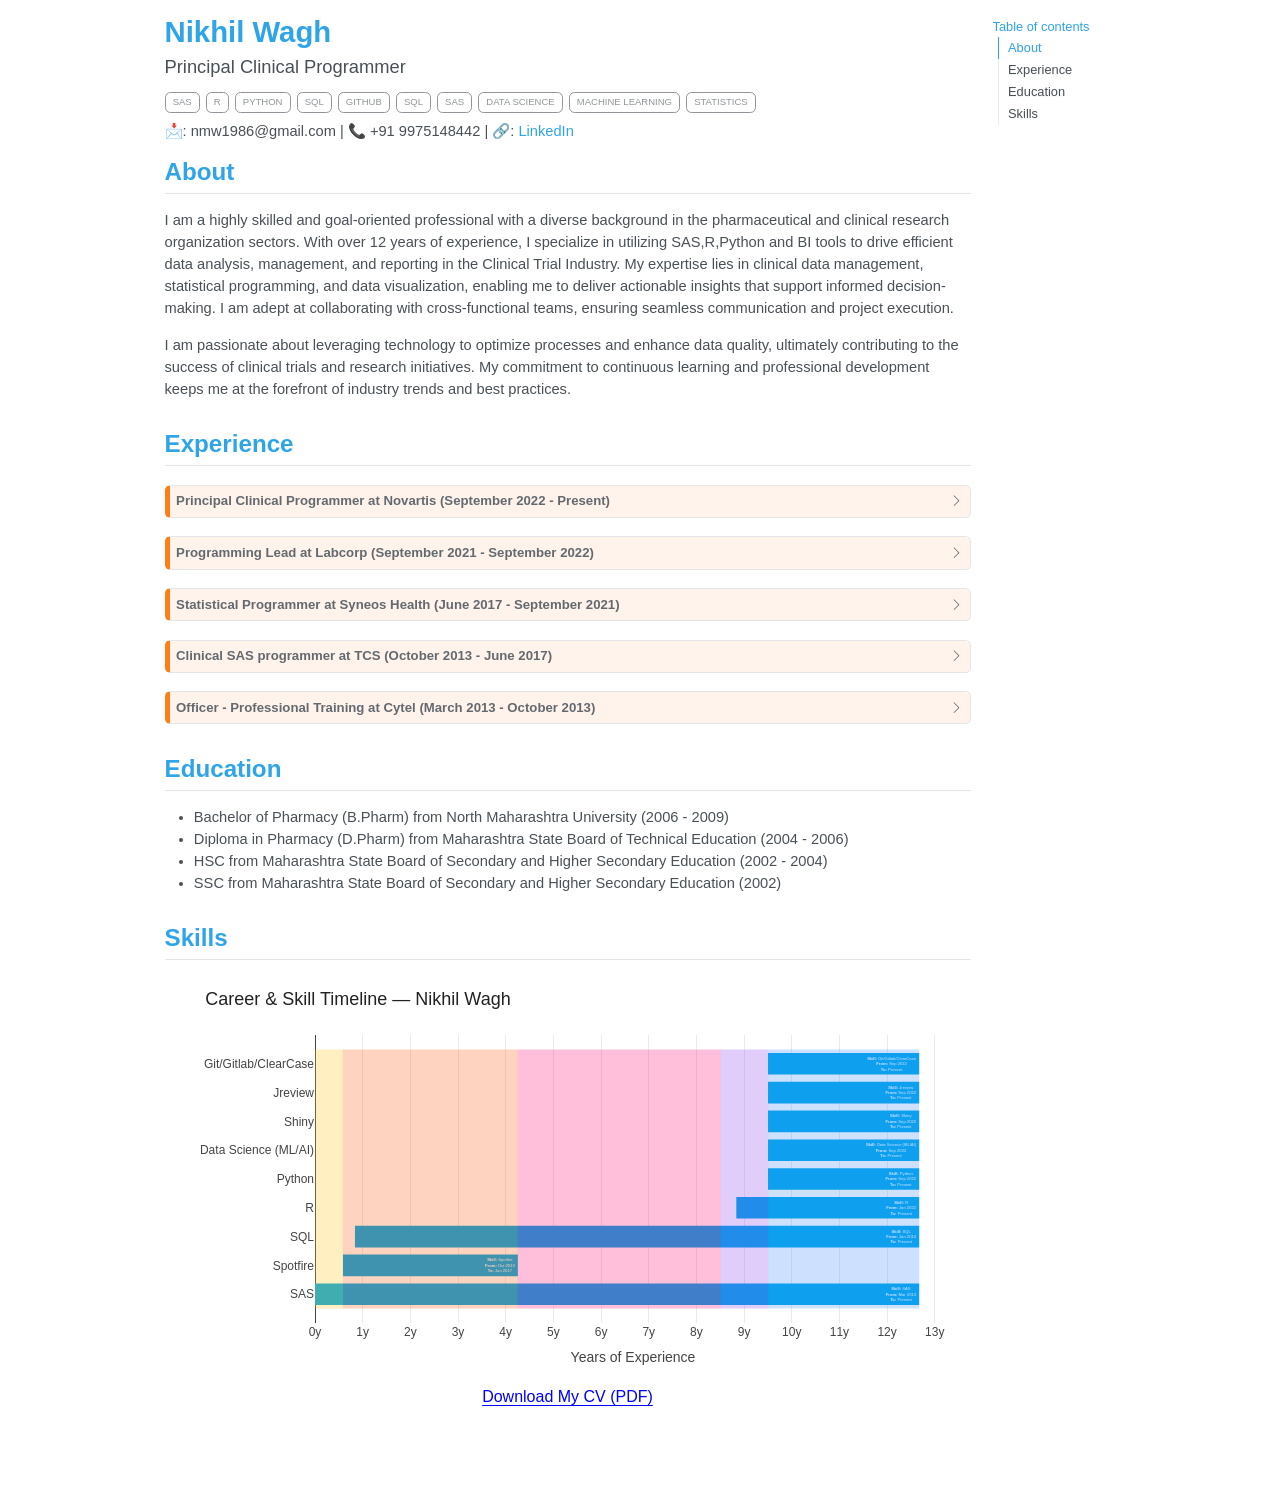
==== commit 3212e9ac: "Built site for gh-pages" ====
--- a/my_cv_final.html
+++ b/my_cv_final.html
@@ -6,7 +6,7 @@
 
 <meta name="viewport" content="width=device-width, initial-scale=1.0, user-scalable=yes">
 
-<meta name="description" content="📩: nmw1986@gmail.com | 📞 +91 9975148442 | 🔗: LinkedIn | Quarto">
+<meta name="description" content="📩: nmw1986@gmail.com | 📞 +91 9975148442 | 🔗: LinkedIn">
 
 <title>Nikhil Wagh</title>
 <style>
@@ -95,7 +95,7 @@
 
 <div>
   <div class="description">
-    📩: nmw1986@gmail.com | 📞 +91 9975148442 | 🔗: <a href="www.linkedin.com/in/waghnikhil">LinkedIn</a> | <a href="https://quarto.org/">Quarto</a>
+    📩: nmw1986@gmail.com | 📞 +91 9975148442 | 🔗: <a href="www.linkedin.com/in/waghnikhil">LinkedIn</a>
   </div>
 </div>
 
@@ -259,8 +259,8 @@
 </section>
 <section id="skills" class="level2">
 <h2 class="anchored" data-anchor-id="skills">Skills</h2>
-<div class="plotly html-widget html-fill-item" id="htmlwidget-016c33133455f88a08a9" style="width:100%;height:390px;"></div>
-<script type="application/json" data-for="htmlwidget-016c33133455f88a08a9">{"x":{"visdat":{"2e242b632d44":["function () ","plotlyVisDat"]},"cur_data":"2e242b632d44","attrs":{"2e242b632d44":{"alpha_stroke":1,"sizes":[10,100],"spans":[1,20],"type":"scatter","mode":"none","fill":"toself","name":"Cytel (Officer - Training)","fillcolor":"#FFBE0B40","hoverinfo":"text","text":"<b>Company:<\/b> Cytel (Officer - Training)<br><b>From:<\/b> 2013-03<br><b>To:<\/b> 2013-10","x":[0,0.58863791923340181,0.58863791923340181,0],"y":[0.5,0.5,9.5,9.5],"showlegend":false,"inherit":true},"2e242b632d44.1":{"alpha_stroke":1,"sizes":[10,100],"spans":[1,20],"type":"scatter","mode":"none","fill":"toself","name":"TCS (Clinical SAS Programmer)","fillcolor":"#FB560740","hoverinfo":"text","text":"<b>Company:<\/b> TCS (Clinical SAS Programmer)<br><b>From:<\/b> 2013-10<br><b>To:<\/b> 2017-06","x":[0.58590006844626963,4.2546201232032859,4.2546201232032859,0.58590006844626963],"y":[0.5,0.5,9.5,9.5],"showlegend":false,"inherit":true},"2e242b632d44.2":{"alpha_stroke":1,"sizes":[10,100],"spans":[1,20],"type":"scatter","mode":"none","fill":"toself","name":"Syneos Health (Statistical Programmer)","fillcolor":"#FF006E40","hoverinfo":"text","text":"<b>Company:<\/b> Syneos Health (Statistical Programmer)<br><b>From:<\/b> 2017-06<br><b>To:<\/b> 2021-09","x":[4.2518822724161529,8.5065023956194388,8.5065023956194388,4.2518822724161529],"y":[0.5,0.5,9.5,9.5],"showlegend":false,"inherit":true},"2e242b632d44.3":{"alpha_stroke":1,"sizes":[10,100],"spans":[1,20],"type":"scatter","mode":"none","fill":"toself","name":"Labcorp (Programming Lead)","fillcolor":"#8338EC40","hoverinfo":"text","text":"<b>Company:<\/b> Labcorp (Programming Lead)<br><b>From:<\/b> 2021-09<br><b>To:<\/b> 2022-09","x":[8.5037645448323058,9.5058179329226551,9.5058179329226551,8.5037645448323058],"y":[0.5,0.5,9.5,9.5],"showlegend":false,"inherit":true},"2e242b632d44.4":{"alpha_stroke":1,"sizes":[10,100],"spans":[1,20],"type":"scatter","mode":"none","fill":"toself","name":"Novartis (Principal Clinical Programmer)","fillcolor":"#3A86FF40","hoverinfo":"text","text":"<b>Company:<\/b> Novartis (Principal Clinical Programmer)<br><b>From:<\/b> 2022-09<br><b>To:<\/b> Present","x":[9.5030800821355239,12.673511293634498,12.673511293634498,9.5030800821355239],"y":[0.5,0.5,9.5,9.5],"showlegend":false,"inherit":true},"2e242b632d44.5":{"alpha_stroke":1,"sizes":[10,100],"spans":[1,20],"type":"bar","orientation":"h","y":[1,2,3,4,5,6,7,8,9],"x":[12.673511293634498,3.6687200547570162,11.835728952772074,3.8357289527720742,3.1704312114989737,3.1704312114989737,3.1704312114989737,3.1704312114989737,3.1704312114989737],"base":[0,0.58590006844626963,0.83778234086242298,8.8377823408624234,9.5030800821355239,9.5030800821355239,9.5030800821355239,9.5030800821355239,9.5030800821355239],"marker":{"color":"#00A8E8"},"hoverinfo":"text","text":["<b>Skill:<\/b> SAS<br><b>From:<\/b> Mar 2013<br><b>To:<\/b> Present","<b>Skill:<\/b> Spotfire<br><b>From:<\/b> Oct 2013<br><b>To:<\/b> Jun 2017","<b>Skill:<\/b> SQL<br><b>From:<\/b> Jan 2014<br><b>To:<\/b> Present","<b>Skill:<\/b> R<br><b>From:<\/b> Jan 2022<br><b>To:<\/b> Present","<b>Skill:<\/b> Python<br><b>From:<\/b> Sep 2022<br><b>To:<\/b> Present","<b>Skill:<\/b> Data Science (ML/AI)<br><b>From:<\/b> Sep 2022<br><b>To:<\/b> Present","<b>Skill:<\/b> Shiny<br><b>From:<\/b> Sep 2022<br><b>To:<\/b> Present","<b>Skill:<\/b> Jreview<br><b>From:<\/b> Sep 2022<br><b>To:<\/b> Present","<b>Skill:<\/b> Git/Gitlab/ClearCase<br><b>From:<\/b> Sep 2022<br><b>To:<\/b> Present"],"name":"Skills","inherit":true}},"layout":{"margin":{"b":40,"l":150,"t":60,"r":20},"title":{"text":"Career & Skill Timeline — Nikhil Wagh","x":0.050000000000000003,"font":{"size":18,"family":"Arial","color":"#222"}},"xaxis":{"domain":[0,1],"automargin":true,"title":"Years of Experience","tickvals":[0,1,2,3,4,5,6,7,8,9,10,11,12,13],"ticktext":["0y","1y","2y","3y","4y","5y","6y","7y","8y","9y","10y","11y","12y","13y"],"gridcolor":"#EAEAEA"},"yaxis":{"domain":[0,1],"automargin":true,"title":"","tickvals":[1,2,3,4,5,6,7,8,9],"ticktext":["SAS","Spotfire","SQL","R","Python","Data Science (ML/AI)","Shiny","Jreview","Git/Gitlab/ClearCase"],"gridcolor":"transparent"},"bargap":0.25,"hoverlabel":{"bgcolor":"white","font":{"size":11}},"plot_bgcolor":"#FFFFFF","paper_bgcolor":"#FFFFFF","showlegend":false,"hovermode":"closest"},"source":"A","config":{"modeBarButtonsToAdd":["hoverclosest","hovercompare"],"showSendToCloud":false},"data":[{"fillcolor":"#FFBE0B40","type":"scatter","mode":"none","fill":"toself","name":"Cytel (Officer - Training)","hoverinfo":["text","text","text","text"],"text":["<b>Company:<\/b> Cytel (Officer - Training)<br><b>From:<\/b> 2013-03<br><b>To:<\/b> 2013-10","<b>Company:<\/b> Cytel (Officer - Training)<br><b>From:<\/b> 2013-03<br><b>To:<\/b> 2013-10","<b>Company:<\/b> Cytel (Officer - Training)<br><b>From:<\/b> 2013-03<br><b>To:<\/b> 2013-10","<b>Company:<\/b> Cytel (Officer - Training)<br><b>From:<\/b> 2013-03<br><b>To:<\/b> 2013-10"],"x":[0,0.58863791923340181,0.58863791923340181,0],"y":[0.5,0.5,9.5,9.5],"showlegend":false,"marker":{"color":"rgba(31,119,180,1)","line":{"color":"rgba(31,119,180,1)"}},"error_y":{"color":"rgba(31,119,180,1)"},"error_x":{"color":"rgba(31,119,180,1)"},"line":{"color":"rgba(31,119,180,1)"},"xaxis":"x","yaxis":"y","frame":null},{"fillcolor":"#FB560740","type":"scatter","mode":"none","fill":"toself","name":"TCS (Clinical SAS Programmer)","hoverinfo":["text","text","text","text"],"text":["<b>Company:<\/b> TCS (Clinical SAS Programmer)<br><b>From:<\/b> 2013-10<br><b>To:<\/b> 2017-06","<b>Company:<\/b> TCS (Clinical SAS Programmer)<br><b>From:<\/b> 2013-10<br><b>To:<\/b> 2017-06","<b>Company:<\/b> TCS (Clinical SAS Programmer)<br><b>From:<\/b> 2013-10<br><b>To:<\/b> 2017-06","<b>Company:<\/b> TCS (Clinical SAS Programmer)<br><b>From:<\/b> 2013-10<br><b>To:<\/b> 2017-06"],"x":[0.58590006844626963,4.2546201232032859,4.2546201232032859,0.58590006844626963],"y":[0.5,0.5,9.5,9.5],"showlegend":false,"marker":{"color":"rgba(255,127,14,1)","line":{"color":"rgba(255,127,14,1)"}},"error_y":{"color":"rgba(255,127,14,1)"},"error_x":{"color":"rgba(255,127,14,1)"},"line":{"color":"rgba(255,127,14,1)"},"xaxis":"x","yaxis":"y","frame":null},{"fillcolor":"#FF006E40","type":"scatter","mode":"none","fill":"toself","name":"Syneos Health (Statistical Programmer)","hoverinfo":["text","text","text","text"],"text":["<b>Company:<\/b> Syneos Health (Statistical Programmer)<br><b>From:<\/b> 2017-06<br><b>To:<\/b> 2021-09","<b>Company:<\/b> Syneos Health (Statistical Programmer)<br><b>From:<\/b> 2017-06<br><b>To:<\/b> 2021-09","<b>Company:<\/b> Syneos Health (Statistical Programmer)<br><b>From:<\/b> 2017-06<br><b>To:<\/b> 2021-09","<b>Company:<\/b> Syneos Health (Statistical Programmer)<br><b>From:<\/b> 2017-06<br><b>To:<\/b> 2021-09"],"x":[4.2518822724161529,8.5065023956194388,8.5065023956194388,4.2518822724161529],"y":[0.5,0.5,9.5,9.5],"showlegend":false,"marker":{"color":"rgba(44,160,44,1)","line":{"color":"rgba(44,160,44,1)"}},"error_y":{"color":"rgba(44,160,44,1)"},"error_x":{"color":"rgba(44,160,44,1)"},"line":{"color":"rgba(44,160,44,1)"},"xaxis":"x","yaxis":"y","frame":null},{"fillcolor":"#8338EC40","type":"scatter","mode":"none","fill":"toself","name":"Labcorp (Programming Lead)","hoverinfo":["text","text","text","text"],"text":["<b>Company:<\/b> Labcorp (Programming Lead)<br><b>From:<\/b> 2021-09<br><b>To:<\/b> 2022-09","<b>Company:<\/b> Labcorp (Programming Lead)<br><b>From:<\/b> 2021-09<br><b>To:<\/b> 2022-09","<b>Company:<\/b> Labcorp (Programming Lead)<br><b>From:<\/b> 2021-09<br><b>To:<\/b> 2022-09","<b>Company:<\/b> Labcorp (Programming Lead)<br><b>From:<\/b> 2021-09<br><b>To:<\/b> 2022-09"],"x":[8.5037645448323058,9.5058179329226551,9.5058179329226551,8.5037645448323058],"y":[0.5,0.5,9.5,9.5],"showlegend":false,"marker":{"color":"rgba(214,39,40,1)","line":{"color":"rgba(214,39,40,1)"}},"error_y":{"color":"rgba(214,39,40,1)"},"error_x":{"color":"rgba(214,39,40,1)"},"line":{"color":"rgba(214,39,40,1)"},"xaxis":"x","yaxis":"y","frame":null},{"fillcolor":"#3A86FF40","type":"scatter","mode":"none","fill":"toself","name":"Novartis (Principal Clinical Programmer)","hoverinfo":["text","text","text","text"],"text":["<b>Company:<\/b> Novartis (Principal Clinical Programmer)<br><b>From:<\/b> 2022-09<br><b>To:<\/b> Present","<b>Company:<\/b> Novartis (Principal Clinical Programmer)<br><b>From:<\/b> 2022-09<br><b>To:<\/b> Present","<b>Company:<\/b> Novartis (Principal Clinical Programmer)<br><b>From:<\/b> 2022-09<br><b>To:<\/b> Present","<b>Company:<\/b> Novartis (Principal Clinical Programmer)<br><b>From:<\/b> 2022-09<br><b>To:<\/b> Present"],"x":[9.5030800821355239,12.673511293634498,12.673511293634498,9.5030800821355239],"y":[0.5,0.5,9.5,9.5],"showlegend":false,"marker":{"color":"rgba(148,103,189,1)","line":{"color":"rgba(148,103,189,1)"}},"error_y":{"color":"rgba(148,103,189,1)"},"error_x":{"color":"rgba(148,103,189,1)"},"line":{"color":"rgba(148,103,189,1)"},"xaxis":"x","yaxis":"y","frame":null},{"type":"bar","orientation":"h","y":[1,2,3,4,5,6,7,8,9],"x":[12.673511293634498,3.6687200547570162,11.835728952772074,3.8357289527720742,3.1704312114989737,3.1704312114989737,3.1704312114989737,3.1704312114989737,3.1704312114989737],"base":[0,0.58590006844626963,0.83778234086242298,8.8377823408624234,9.5030800821355239,9.5030800821355239,9.5030800821355239,9.5030800821355239,9.5030800821355239],"marker":{"color":"#00A8E8","line":{"color":"rgba(140,86,75,1)"}},"hoverinfo":["text","text","text","text","text","text","text","text","text"],"text":["<b>Skill:<\/b> SAS<br><b>From:<\/b> Mar 2013<br><b>To:<\/b> Present","<b>Skill:<\/b> Spotfire<br><b>From:<\/b> Oct 2013<br><b>To:<\/b> Jun 2017","<b>Skill:<\/b> SQL<br><b>From:<\/b> Jan 2014<br><b>To:<\/b> Present","<b>Skill:<\/b> R<br><b>From:<\/b> Jan 2022<br><b>To:<\/b> Present","<b>Skill:<\/b> Python<br><b>From:<\/b> Sep 2022<br><b>To:<\/b> Present","<b>Skill:<\/b> Data Science (ML/AI)<br><b>From:<\/b> Sep 2022<br><b>To:<\/b> Present","<b>Skill:<\/b> Shiny<br><b>From:<\/b> Sep 2022<br><b>To:<\/b> Present","<b>Skill:<\/b> Jreview<br><b>From:<\/b> Sep 2022<br><b>To:<\/b> Present","<b>Skill:<\/b> Git/Gitlab/ClearCase<br><b>From:<\/b> Sep 2022<br><b>To:<\/b> Present"],"name":"Skills","error_y":{"color":"rgba(140,86,75,1)"},"error_x":{"color":"rgba(140,86,75,1)"},"xaxis":"x","yaxis":"y","frame":null}],"highlight":{"on":"plotly_click","persistent":false,"dynamic":false,"selectize":false,"opacityDim":0.20000000000000001,"selected":{"opacity":1},"debounce":0},"shinyEvents":["plotly_hover","plotly_click","plotly_selected","plotly_relayout","plotly_brushed","plotly_brushing","plotly_clickannotation","plotly_doubleclick","plotly_deselect","plotly_afterplot","plotly_sunburstclick"],"base_url":"https://plot.ly"},"evals":[],"jsHooks":[]}</script>
+<div class="plotly html-widget html-fill-item" id="htmlwidget-2fda9ff71c804410c9c0" style="width:100%;height:390px;"></div>
+<script type="application/json" data-for="htmlwidget-2fda9ff71c804410c9c0">{"x":{"visdat":{"10909d25a92":["function () ","plotlyVisDat"]},"cur_data":"10909d25a92","attrs":{"10909d25a92":{"alpha_stroke":1,"sizes":[10,100],"spans":[1,20],"type":"scatter","mode":"none","fill":"toself","name":"Cytel (Officer - Training)","fillcolor":"#FFBE0B40","hoverinfo":"text","text":"<b>Company:<\/b> Cytel (Officer - Training)<br><b>From:<\/b> 2013-03<br><b>To:<\/b> 2013-10","x":[0,0.58863791923340181,0.58863791923340181,0],"y":[0.5,0.5,9.5,9.5],"showlegend":false,"inherit":true},"10909d25a92.1":{"alpha_stroke":1,"sizes":[10,100],"spans":[1,20],"type":"scatter","mode":"none","fill":"toself","name":"TCS (Clinical SAS Programmer)","fillcolor":"#FB560740","hoverinfo":"text","text":"<b>Company:<\/b> TCS (Clinical SAS Programmer)<br><b>From:<\/b> 2013-10<br><b>To:<\/b> 2017-06","x":[0.58590006844626963,4.2546201232032859,4.2546201232032859,0.58590006844626963],"y":[0.5,0.5,9.5,9.5],"showlegend":false,"inherit":true},"10909d25a92.2":{"alpha_stroke":1,"sizes":[10,100],"spans":[1,20],"type":"scatter","mode":"none","fill":"toself","name":"Syneos Health (Statistical Programmer)","fillcolor":"#FF006E40","hoverinfo":"text","text":"<b>Company:<\/b> Syneos Health (Statistical Programmer)<br><b>From:<\/b> 2017-06<br><b>To:<\/b> 2021-09","x":[4.2518822724161529,8.5065023956194388,8.5065023956194388,4.2518822724161529],"y":[0.5,0.5,9.5,9.5],"showlegend":false,"inherit":true},"10909d25a92.3":{"alpha_stroke":1,"sizes":[10,100],"spans":[1,20],"type":"scatter","mode":"none","fill":"toself","name":"Labcorp (Programming Lead)","fillcolor":"#8338EC40","hoverinfo":"text","text":"<b>Company:<\/b> Labcorp (Programming Lead)<br><b>From:<\/b> 2021-09<br><b>To:<\/b> 2022-09","x":[8.5037645448323058,9.5058179329226551,9.5058179329226551,8.5037645448323058],"y":[0.5,0.5,9.5,9.5],"showlegend":false,"inherit":true},"10909d25a92.4":{"alpha_stroke":1,"sizes":[10,100],"spans":[1,20],"type":"scatter","mode":"none","fill":"toself","name":"Novartis (Principal Clinical Programmer)","fillcolor":"#3A86FF40","hoverinfo":"text","text":"<b>Company:<\/b> Novartis (Principal Clinical Programmer)<br><b>From:<\/b> 2022-09<br><b>To:<\/b> Present","x":[9.5030800821355239,12.673511293634498,12.673511293634498,9.5030800821355239],"y":[0.5,0.5,9.5,9.5],"showlegend":false,"inherit":true},"10909d25a92.5":{"alpha_stroke":1,"sizes":[10,100],"spans":[1,20],"type":"bar","orientation":"h","y":[1,2,3,4,5,6,7,8,9],"x":[12.673511293634498,3.6687200547570162,11.835728952772074,3.8357289527720742,3.1704312114989737,3.1704312114989737,3.1704312114989737,3.1704312114989737,3.1704312114989737],"base":[0,0.58590006844626963,0.83778234086242298,8.8377823408624234,9.5030800821355239,9.5030800821355239,9.5030800821355239,9.5030800821355239,9.5030800821355239],"marker":{"color":"#00A8E8"},"hoverinfo":"text","text":["<b>Skill:<\/b> SAS<br><b>From:<\/b> Mar 2013<br><b>To:<\/b> Present","<b>Skill:<\/b> Spotfire<br><b>From:<\/b> Oct 2013<br><b>To:<\/b> Jun 2017","<b>Skill:<\/b> SQL<br><b>From:<\/b> Jan 2014<br><b>To:<\/b> Present","<b>Skill:<\/b> R<br><b>From:<\/b> Jan 2022<br><b>To:<\/b> Present","<b>Skill:<\/b> Python<br><b>From:<\/b> Sep 2022<br><b>To:<\/b> Present","<b>Skill:<\/b> Data Science (ML/AI)<br><b>From:<\/b> Sep 2022<br><b>To:<\/b> Present","<b>Skill:<\/b> Shiny<br><b>From:<\/b> Sep 2022<br><b>To:<\/b> Present","<b>Skill:<\/b> Jreview<br><b>From:<\/b> Sep 2022<br><b>To:<\/b> Present","<b>Skill:<\/b> Git/Gitlab/ClearCase<br><b>From:<\/b> Sep 2022<br><b>To:<\/b> Present"],"name":"Skills","inherit":true}},"layout":{"margin":{"b":40,"l":150,"t":60,"r":20},"title":{"text":"Career & Skill Timeline — Nikhil Wagh","x":0.050000000000000003,"font":{"size":18,"family":"Arial","color":"#222"}},"xaxis":{"domain":[0,1],"automargin":true,"title":"Years of Experience","tickvals":[0,1,2,3,4,5,6,7,8,9,10,11,12,13],"ticktext":["0y","1y","2y","3y","4y","5y","6y","7y","8y","9y","10y","11y","12y","13y"],"gridcolor":"#EAEAEA"},"yaxis":{"domain":[0,1],"automargin":true,"title":"","tickvals":[1,2,3,4,5,6,7,8,9],"ticktext":["SAS","Spotfire","SQL","R","Python","Data Science (ML/AI)","Shiny","Jreview","Git/Gitlab/ClearCase"],"gridcolor":"transparent"},"bargap":0.25,"hoverlabel":{"bgcolor":"white","font":{"size":11}},"plot_bgcolor":"#FFFFFF","paper_bgcolor":"#FFFFFF","showlegend":false,"hovermode":"closest"},"source":"A","config":{"modeBarButtonsToAdd":["hoverclosest","hovercompare"],"showSendToCloud":false},"data":[{"fillcolor":"#FFBE0B40","type":"scatter","mode":"none","fill":"toself","name":"Cytel (Officer - Training)","hoverinfo":["text","text","text","text"],"text":["<b>Company:<\/b> Cytel (Officer - Training)<br><b>From:<\/b> 2013-03<br><b>To:<\/b> 2013-10","<b>Company:<\/b> Cytel (Officer - Training)<br><b>From:<\/b> 2013-03<br><b>To:<\/b> 2013-10","<b>Company:<\/b> Cytel (Officer - Training)<br><b>From:<\/b> 2013-03<br><b>To:<\/b> 2013-10","<b>Company:<\/b> Cytel (Officer - Training)<br><b>From:<\/b> 2013-03<br><b>To:<\/b> 2013-10"],"x":[0,0.58863791923340181,0.58863791923340181,0],"y":[0.5,0.5,9.5,9.5],"showlegend":false,"marker":{"color":"rgba(31,119,180,1)","line":{"color":"rgba(31,119,180,1)"}},"error_y":{"color":"rgba(31,119,180,1)"},"error_x":{"color":"rgba(31,119,180,1)"},"line":{"color":"rgba(31,119,180,1)"},"xaxis":"x","yaxis":"y","frame":null},{"fillcolor":"#FB560740","type":"scatter","mode":"none","fill":"toself","name":"TCS (Clinical SAS Programmer)","hoverinfo":["text","text","text","text"],"text":["<b>Company:<\/b> TCS (Clinical SAS Programmer)<br><b>From:<\/b> 2013-10<br><b>To:<\/b> 2017-06","<b>Company:<\/b> TCS (Clinical SAS Programmer)<br><b>From:<\/b> 2013-10<br><b>To:<\/b> 2017-06","<b>Company:<\/b> TCS (Clinical SAS Programmer)<br><b>From:<\/b> 2013-10<br><b>To:<\/b> 2017-06","<b>Company:<\/b> TCS (Clinical SAS Programmer)<br><b>From:<\/b> 2013-10<br><b>To:<\/b> 2017-06"],"x":[0.58590006844626963,4.2546201232032859,4.2546201232032859,0.58590006844626963],"y":[0.5,0.5,9.5,9.5],"showlegend":false,"marker":{"color":"rgba(255,127,14,1)","line":{"color":"rgba(255,127,14,1)"}},"error_y":{"color":"rgba(255,127,14,1)"},"error_x":{"color":"rgba(255,127,14,1)"},"line":{"color":"rgba(255,127,14,1)"},"xaxis":"x","yaxis":"y","frame":null},{"fillcolor":"#FF006E40","type":"scatter","mode":"none","fill":"toself","name":"Syneos Health (Statistical Programmer)","hoverinfo":["text","text","text","text"],"text":["<b>Company:<\/b> Syneos Health (Statistical Programmer)<br><b>From:<\/b> 2017-06<br><b>To:<\/b> 2021-09","<b>Company:<\/b> Syneos Health (Statistical Programmer)<br><b>From:<\/b> 2017-06<br><b>To:<\/b> 2021-09","<b>Company:<\/b> Syneos Health (Statistical Programmer)<br><b>From:<\/b> 2017-06<br><b>To:<\/b> 2021-09","<b>Company:<\/b> Syneos Health (Statistical Programmer)<br><b>From:<\/b> 2017-06<br><b>To:<\/b> 2021-09"],"x":[4.2518822724161529,8.5065023956194388,8.5065023956194388,4.2518822724161529],"y":[0.5,0.5,9.5,9.5],"showlegend":false,"marker":{"color":"rgba(44,160,44,1)","line":{"color":"rgba(44,160,44,1)"}},"error_y":{"color":"rgba(44,160,44,1)"},"error_x":{"color":"rgba(44,160,44,1)"},"line":{"color":"rgba(44,160,44,1)"},"xaxis":"x","yaxis":"y","frame":null},{"fillcolor":"#8338EC40","type":"scatter","mode":"none","fill":"toself","name":"Labcorp (Programming Lead)","hoverinfo":["text","text","text","text"],"text":["<b>Company:<\/b> Labcorp (Programming Lead)<br><b>From:<\/b> 2021-09<br><b>To:<\/b> 2022-09","<b>Company:<\/b> Labcorp (Programming Lead)<br><b>From:<\/b> 2021-09<br><b>To:<\/b> 2022-09","<b>Company:<\/b> Labcorp (Programming Lead)<br><b>From:<\/b> 2021-09<br><b>To:<\/b> 2022-09","<b>Company:<\/b> Labcorp (Programming Lead)<br><b>From:<\/b> 2021-09<br><b>To:<\/b> 2022-09"],"x":[8.5037645448323058,9.5058179329226551,9.5058179329226551,8.5037645448323058],"y":[0.5,0.5,9.5,9.5],"showlegend":false,"marker":{"color":"rgba(214,39,40,1)","line":{"color":"rgba(214,39,40,1)"}},"error_y":{"color":"rgba(214,39,40,1)"},"error_x":{"color":"rgba(214,39,40,1)"},"line":{"color":"rgba(214,39,40,1)"},"xaxis":"x","yaxis":"y","frame":null},{"fillcolor":"#3A86FF40","type":"scatter","mode":"none","fill":"toself","name":"Novartis (Principal Clinical Programmer)","hoverinfo":["text","text","text","text"],"text":["<b>Company:<\/b> Novartis (Principal Clinical Programmer)<br><b>From:<\/b> 2022-09<br><b>To:<\/b> Present","<b>Company:<\/b> Novartis (Principal Clinical Programmer)<br><b>From:<\/b> 2022-09<br><b>To:<\/b> Present","<b>Company:<\/b> Novartis (Principal Clinical Programmer)<br><b>From:<\/b> 2022-09<br><b>To:<\/b> Present","<b>Company:<\/b> Novartis (Principal Clinical Programmer)<br><b>From:<\/b> 2022-09<br><b>To:<\/b> Present"],"x":[9.5030800821355239,12.673511293634498,12.673511293634498,9.5030800821355239],"y":[0.5,0.5,9.5,9.5],"showlegend":false,"marker":{"color":"rgba(148,103,189,1)","line":{"color":"rgba(148,103,189,1)"}},"error_y":{"color":"rgba(148,103,189,1)"},"error_x":{"color":"rgba(148,103,189,1)"},"line":{"color":"rgba(148,103,189,1)"},"xaxis":"x","yaxis":"y","frame":null},{"type":"bar","orientation":"h","y":[1,2,3,4,5,6,7,8,9],"x":[12.673511293634498,3.6687200547570162,11.835728952772074,3.8357289527720742,3.1704312114989737,3.1704312114989737,3.1704312114989737,3.1704312114989737,3.1704312114989737],"base":[0,0.58590006844626963,0.83778234086242298,8.8377823408624234,9.5030800821355239,9.5030800821355239,9.5030800821355239,9.5030800821355239,9.5030800821355239],"marker":{"color":"#00A8E8","line":{"color":"rgba(140,86,75,1)"}},"hoverinfo":["text","text","text","text","text","text","text","text","text"],"text":["<b>Skill:<\/b> SAS<br><b>From:<\/b> Mar 2013<br><b>To:<\/b> Present","<b>Skill:<\/b> Spotfire<br><b>From:<\/b> Oct 2013<br><b>To:<\/b> Jun 2017","<b>Skill:<\/b> SQL<br><b>From:<\/b> Jan 2014<br><b>To:<\/b> Present","<b>Skill:<\/b> R<br><b>From:<\/b> Jan 2022<br><b>To:<\/b> Present","<b>Skill:<\/b> Python<br><b>From:<\/b> Sep 2022<br><b>To:<\/b> Present","<b>Skill:<\/b> Data Science (ML/AI)<br><b>From:<\/b> Sep 2022<br><b>To:<\/b> Present","<b>Skill:<\/b> Shiny<br><b>From:<\/b> Sep 2022<br><b>To:<\/b> Present","<b>Skill:<\/b> Jreview<br><b>From:<\/b> Sep 2022<br><b>To:<\/b> Present","<b>Skill:<\/b> Git/Gitlab/ClearCase<br><b>From:<\/b> Sep 2022<br><b>To:<\/b> Present"],"name":"Skills","error_y":{"color":"rgba(140,86,75,1)"},"error_x":{"color":"rgba(140,86,75,1)"},"xaxis":"x","yaxis":"y","frame":null}],"highlight":{"on":"plotly_click","persistent":false,"dynamic":false,"selectize":false,"opacityDim":0.20000000000000001,"selected":{"opacity":1},"debounce":0},"shinyEvents":["plotly_hover","plotly_click","plotly_selected","plotly_relayout","plotly_brushed","plotly_brushing","plotly_clickannotation","plotly_doubleclick","plotly_deselect","plotly_afterplot","plotly_sunburstclick"],"base_url":"https://plot.ly"},"evals":[],"jsHooks":[]}</script>
 <div style="text-align: center; margin-top: 20px; margin-bottom: 20px;">
 <p><a href="Nikhil Wagh.pdf" target="_blank" style="font-size: 16px; color: blue; text-decoration: underline;"> Download My CV (PDF) </a></p>
 </div>
